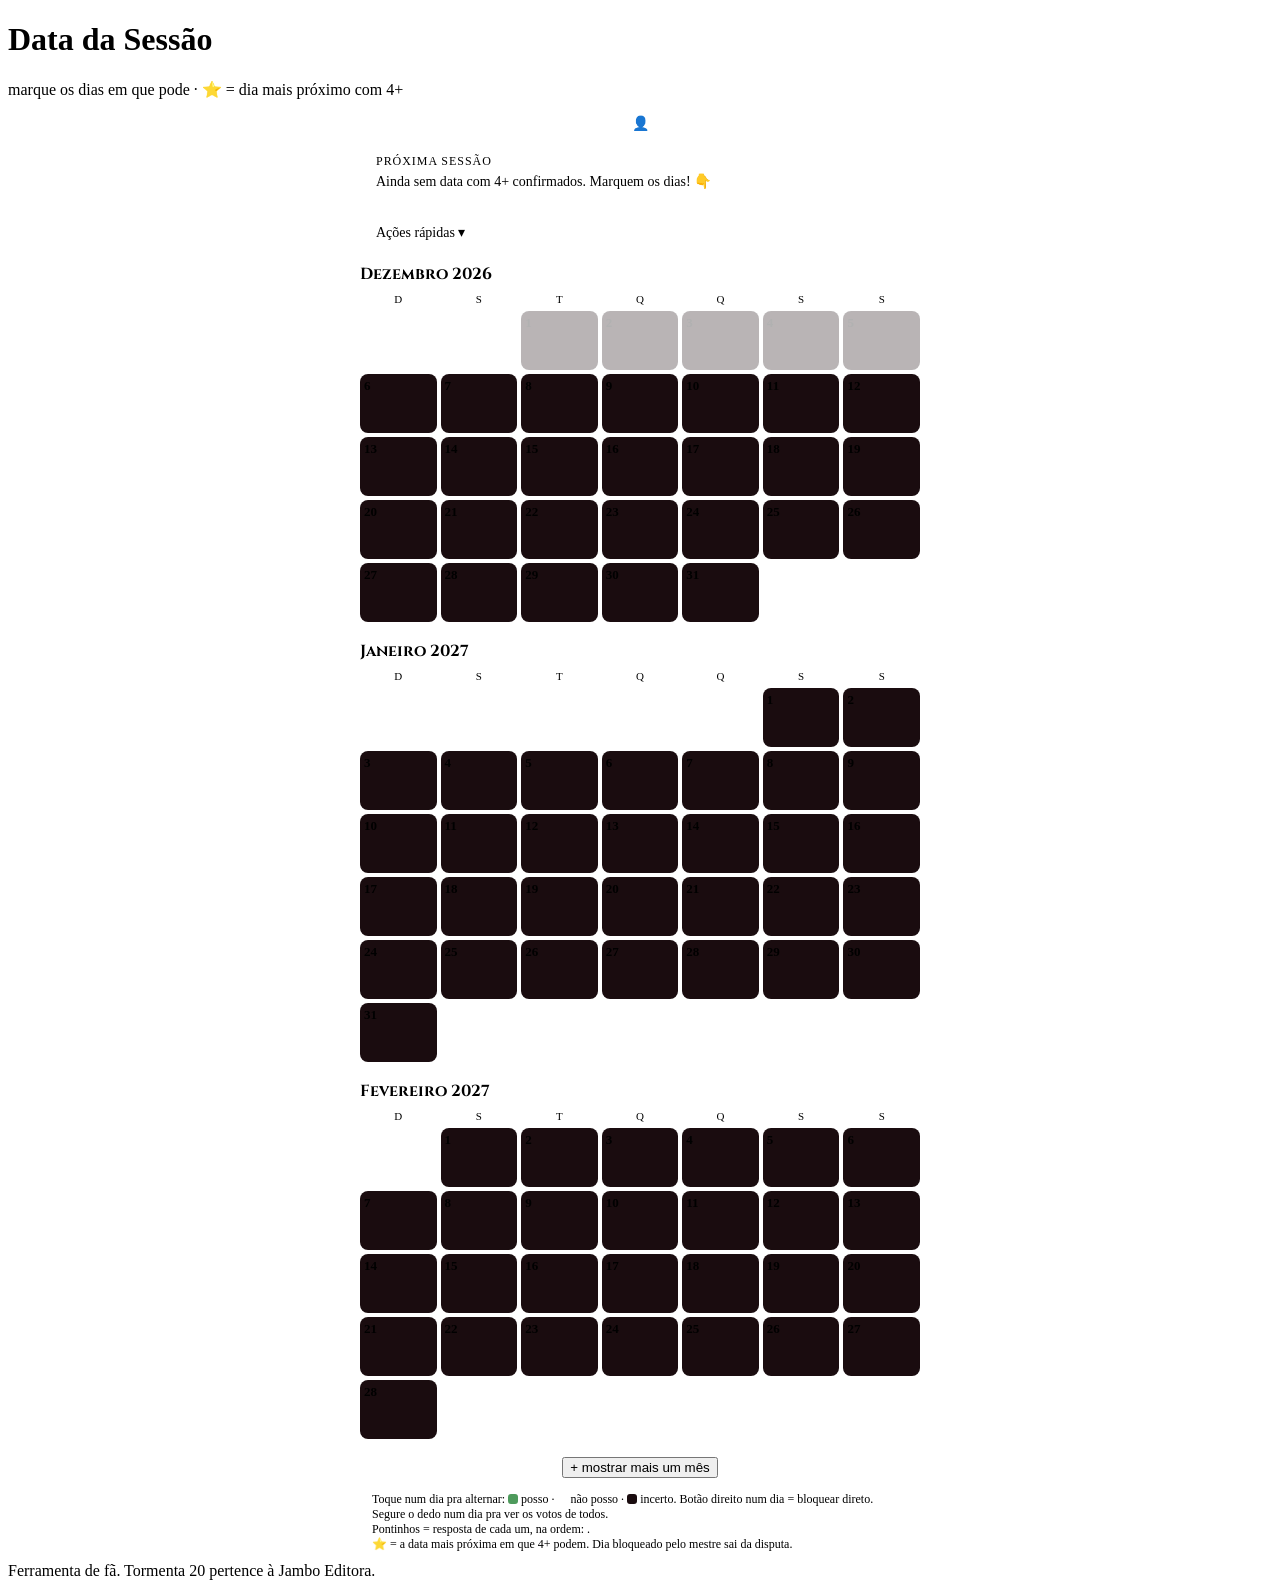
==== static/agenda.html @ 54cd67a1 "Hub T20: grimório + bestiário, itens, regras, compêndio, missões, agenda e links atrás de login Um s" ====
<!doctype html>
<html lang="pt-BR">
<head>
<meta charset="utf-8">
<meta name="viewport" content="width=device-width, initial-scale=1">
<title>Agenda — Hub T20</title>
<meta name="description" content="Marque os dias em que pode jogar; a próxima sessão é o dia mais próximo com 4+ confirmados.">
<link rel="preconnect" href="https://fonts.googleapis.com">
<link rel="preconnect" href="https://fonts.gstatic.com" crossorigin>
<link href="https://fonts.googleapis.com/css2?family=Cinzel:wght@500;700;900&family=Alegreya:ital,wght@0,400;0,500;0,700;1,400&display=swap" rel="stylesheet">
<link rel="stylesheet" href="/style.css">
<link rel="icon" href="data:image/svg+xml,<svg xmlns='http://www.w3.org/2000/svg' viewBox='0 0 100 100'><text y='.9em' font-size='90'>📅</text></svg>">
<style>
  /* herdado do data-rpg (data.raynathus.com.br), com a paleta do hub */
  .agenda { --card: var(--painel); --cell: #1a0c0f; --line: var(--borda); --dim: var(--texto-2); --yes: #4e9a5c; --yes-bg: #17351d; --no: var(--sangue); --no-bg: #3a1216; --gold: var(--ouro); }
  .agenda .wrap { max-width: 560px; margin: 0 auto; }
  .agenda .who { color: var(--dim); font-size: 14px; text-align: center; margin-bottom: 8px; }
  .agenda .banner { background: var(--card); border: 1px solid var(--line); border-radius: 12px; padding: 14px 16px; margin-bottom: 12px; }
  .agenda .banner.on { border-color: var(--gold); }
  .agenda .banner .label { font-size: 12px; text-transform: uppercase; letter-spacing: .08em; color: var(--dim); }
  .agenda .banner .date { font-family: "Cinzel", serif; font-size: 20px; font-weight: 700; color: var(--ouro-claro); margin: 2px 0; }
  .agenda .banner .names { font-size: 14px; margin-top: 4px; }
  .agenda .names .y { color: var(--yes); } .agenda .names .n { color: var(--sangue-vivo); } .agenda .names .m { color: var(--dim); }
  .agenda .banner .alt { font-size: 13px; color: var(--dim); margin-top: 8px; }
  .agenda .dropdown { position: relative; display: inline-block; margin-bottom: 14px; }
  .agenda .dropdown summary { list-style: none; cursor: pointer; background: var(--card); border: 1px solid var(--line); border-radius: 20px; padding: 8px 16px; font-size: 14px; user-select: none; }
  .agenda .dropdown summary::-webkit-details-marker { display: none; }
  .agenda .dropdown[open] summary { border-color: var(--gold); }
  .agenda .dropdown .menu { position: absolute; top: calc(100% + 6px); left: 0; background: var(--card); border: 1px solid var(--line); border-radius: 12px; padding: 6px; display: flex; flex-direction: column; gap: 2px; z-index: 5; min-width: 220px; box-shadow: 0 8px 24px rgba(0,0,0,.5); }
  .agenda .dropdown .menu button { background: none; border: 0; color: var(--texto); text-align: left; padding: 9px 12px; border-radius: 8px; font: inherit; font-size: 14px; cursor: pointer; }
  .agenda .dropdown .menu button:hover { background: var(--cell); }
  .agenda .dropdown .menu hr { border: 0; border-top: 1px solid var(--line); margin: 4px 0; }
  .agenda .month { margin-bottom: 18px; }
  .agenda .month h2 { font-family: "Cinzel", serif; font-size: 16px; margin: 0 0 6px; text-transform: capitalize; color: var(--ouro-claro); }
  .agenda .grid { display: grid; grid-template-columns: repeat(7, 1fr); gap: 4px; }
  .agenda .dow { text-align: center; font-size: 11px; color: var(--dim); padding: 2px 0; }
  .agenda .day { background: var(--cell); border: 1px solid var(--line); border-radius: 8px; min-height: 52px; padding: 4px 4px 3px; cursor: pointer; position: relative; user-select: none; -webkit-user-select: none; -webkit-touch-callout: none; }
  .agenda .day .num { font-size: 13px; font-weight: 600; }
  .agenda .day.yes { background: var(--yes-bg); border-color: var(--yes); }
  .agenda .day.no { background: var(--no-bg); border-color: var(--no); }
  .agenda .day.past { opacity: .3; pointer-events: none; }
  .agenda .day.best { border-color: var(--gold); box-shadow: 0 0 0 1px var(--gold); }
  .agenda .day.best .num::after { content: " ⭐"; font-size: 10px; }
  .agenda .dots { display: flex; gap: 2px; flex-wrap: wrap; margin-top: 5px; }
  .agenda .dot { width: 7px; height: 7px; border-radius: 50%; background: #3a2226; }
  .agenda .dot.y { background: var(--yes); } .agenda .dot.n { background: var(--no); }
  .agenda .legend { font-size: 12px; color: var(--dim); background: var(--card); border-radius: 10px; padding: 10px 12px; margin-top: 4px; }
  .agenda .legend .sw { display: inline-block; width: 10px; height: 10px; border-radius: 3px; vertical-align: -1px; margin-right: 3px; }
  .agenda .more { display: block; margin: 10px auto 0; }
  #popup { position: fixed; inset: 0; background: rgba(0,0,0,.6); display: flex; align-items: center; justify-content: center; z-index: 20; }
  .pcard { background: var(--painel); border: 1px solid var(--borda); border-radius: 14px; padding: 16px 18px; min-width: 250px; max-width: 90vw; }
  .pcard h3 { margin: 0 0 10px; font-size: 16px; text-transform: capitalize; font-family: "Cinzel", serif; color: var(--ouro-claro); }
  .prow { display: flex; justify-content: space-between; gap: 18px; padding: 5px 0; border-top: 1px solid var(--borda); font-size: 14px; }
  .prow.y b { color: #4e9a5c; } .prow.n b { color: var(--sangue-vivo); } .prow.m b { color: var(--texto-2); }
  .prow small { color: var(--texto-2); }
  .hide { display: none !important; }
</style>
</head>
<body>
<div class="brasa" aria-hidden="true"></div>
<header>
  <h1>Data da Sessão</h1>
  <p class="sub">marque os dias em que pode · ⭐ = dia mais próximo com 4+</p>
</header>
<div id="popup" class="hide" onclick="this.classList.add('hide')">
  <div class="pcard" onclick="event.stopPropagation()">
    <h3 id="pTitle"></h3>
    <div id="pRows"></div>
  </div>
</div>
<main class="agenda">
<div class="wrap">
  <div class="who">👤 <b id="meName"></b></div>
  <div class="banner" id="banner"></div>
  <details class="dropdown" id="acoes">
    <summary>Ações rápidas ▾</summary>
    <div class="menu">
      <button onclick="act(() => bulk('fds','yes'))">Liberar fins de semana</button>
      <button onclick="act(() => bulk('semana','yes'))">Liberar dias de semana</button>
      <button onclick="act(() => bulk('fds','no'))">Bloquear fins de semana</button>
      <button onclick="act(() => bulk('semana','no'))">Bloquear dias de semana</button>
      <hr>
      <button onclick="act(clearMine)">Limpar meus dias</button>
    </div>
  </details>
  <div id="months"></div>
  <button class="more bt" onclick="monthCount++; render()">+ mostrar mais um mês</button>
  <div class="legend">
    Toque num dia pra alternar: <span class="sw" style="background:var(--yes)"></span>posso ·
    <span class="sw" style="background:var(--no)"></span>não posso ·
    <span class="sw" style="background:var(--cell);border:1px solid var(--line)"></span>incerto.
    Botão direito num dia = bloquear direto. Segure o dedo num dia pra ver os votos de todos.<br>
    Pontinhos = resposta de cada um, na ordem: <span id="dotOrder"></span>.<br>
    ⭐ = a data mais próxima em que 4+ podem. Dia bloqueado pelo mestre sai da disputa.
  </div>
</div>
</main>
<footer>Ferramenta de fã. Tormenta 20 pertence à Jambo Editora.</footer>
<script type="module" src="/hub.js"></script>
<script>
let USERS = [], MESTRE = '';
const MIN_CONFIRM = 4;
const MESES = ['janeiro','fevereiro','março','abril','maio','junho','julho','agosto','setembro','outubro','novembro','dezembro'];
const DOW = ['D','S','T','Q','Q','S','S'];
const DIAS_SEMANA = ['domingo','segunda','terça','quarta','quinta','sexta','sábado'];

let me = null;                      // vem da sessão (/api/agenda/state devolve "eu")
let state = { users: {} };
let monthCount = 3;
let saveTimer = null, dirty = false;

const fmt = d => d.getFullYear() + '-' + String(d.getMonth() + 1).padStart(2, '0') + '-' + String(d.getDate()).padStart(2, '0');
const hoje = () => fmt(new Date());
const dateOf = s => new Date(s + 'T12:00:00');  // meio-dia evita pulo de fuso

function myDays() { return (state.users[me] ??= { days: {} }).days; }

// ---- sync ----
async function load() {
  try {
    const r = await fetch('/api/agenda/state');
    if (r.status === 401) { location.href = '/login?voltar=/agenda'; return; }
    const fresh = await r.json();
    fresh.users ??= {};
    me = fresh.eu; USERS = fresh.nomes; MESTRE = fresh.mestre;
    const mine = state.users[me];
    if (mine && (dirty || (mine.updatedAt ?? 0) > (fresh.users[me]?.updatedAt ?? 0))) fresh.users[me] = mine;
    state = fresh;
  } catch {}
  render();
}
function scheduleSave() { dirty = true; clearTimeout(saveTimer); saveTimer = setTimeout(save, 500); }
async function save() {
  if (!me) return;
  state.users[me].updatedAt = Date.now();
  try {
    await fetch('/api/agenda/user/' + encodeURIComponent(me), { method: 'PUT', body: JSON.stringify(state.users[me]) });
    dirty = false;
  } catch { setTimeout(save, 3000); }
}
addEventListener('pagehide', () => { if (dirty && me) navigator.sendBeacon('/api/agenda/user/' + encodeURIComponent(me), JSON.stringify(state.users[me])); });
setInterval(load, 30000);
addEventListener('visibilitychange', () => { if (!document.hidden) load(); });

// ---- edição ----
function cycle(dstr) {
  if (suppressClick) { suppressClick = false; return; }
  const d = myDays(), cur = d[dstr];
  if (cur == null) d[dstr] = 'yes';
  else if (cur === 'yes') d[dstr] = 'no';
  else delete d[dstr];
  scheduleSave(); render();
}
function bloquear(dstr) {
  if (lastPtrType !== 'mouse') return false;
  const d = myDays();
  if (d[dstr] === 'no') delete d[dstr]; else d[dstr] = 'no';
  scheduleSave(); render();
  return false;
}
let pressTimer = null, pressXY = null, suppressClick = false, lastPtrType = 'mouse';
function showVotes(dstr) {
  const d = dateOf(dstr);
  document.getElementById('pTitle').textContent = `${DIAS_SEMANA[d.getDay()]}, ${String(d.getDate()).padStart(2,'0')}/${String(d.getMonth()+1).padStart(2,'0')}`;
  document.getElementById('pRows').innerHTML = USERS.map(u => {
    const v = state.users[u]?.days?.[dstr];
    const [cls, txt] = v === 'yes' ? ['y','pode'] : v === 'no' ? ['n','não pode'] : ['m','não respondeu'];
    return `<div class="prow ${cls}"><span>${u}${u === MESTRE ? ' <small>(mestre)</small>' : ''}</span><b>${txt}</b></div>`;
  }).join('');
  document.getElementById('popup').classList.remove('hide');
}
{
  const months = document.getElementById('months');
  months.addEventListener('pointerdown', e => {
    lastPtrType = e.pointerType; suppressClick = false;
    const cell = e.target.closest('.day');
    if (!cell) return;
    pressXY = [e.clientX, e.clientY];
    clearTimeout(pressTimer);
    pressTimer = setTimeout(() => { suppressClick = true; showVotes(cell.dataset.d); }, 500);
  });
  months.addEventListener('pointermove', e => { if (pressXY && Math.hypot(e.clientX - pressXY[0], e.clientY - pressXY[1]) > 12) clearTimeout(pressTimer); });
  for (const ev of ['pointerup', 'pointercancel', 'pointerleave']) months.addEventListener(ev, () => clearTimeout(pressTimer));
}
function act(fn) { fn(); document.getElementById('acoes').removeAttribute('open'); }
addEventListener('click', e => { const dd = document.getElementById('acoes'); if (dd.open && !dd.contains(e.target)) dd.removeAttribute('open'); });
function bulk(kind, val) {
  const t = hoje(), d = myDays();
  for (const dstr of visibleDates()) {
    if (dstr < t) continue;
    const dow = dateOf(dstr).getDay(), fds = dow === 0 || dow === 6;
    if ((kind === 'fds') === fds) d[dstr] = val;
  }
  scheduleSave(); render();
}
function clearMine() { const t = hoje(), d = myDays(); for (const k of Object.keys(d)) if (k >= t) delete d[k]; scheduleSave(); render(); }
function visibleDates() {
  const out = [], now = new Date();
  for (let i = 0; i < monthCount; i++) {
    const first = new Date(now.getFullYear(), now.getMonth() + i, 1);
    const last = new Date(now.getFullYear(), now.getMonth() + i + 1, 0).getDate();
    for (let day = 1; day <= last; day++) out.push(fmt(new Date(first.getFullYear(), first.getMonth(), day)));
  }
  return out;
}
// prioridade: a data MAIS PRÓXIMA com 4+ podendo; dia bloqueado pelo mestre é vetado
function ranking() {
  const t = hoje(), byDate = {};
  for (const u of USERS) for (const [dstr, v] of Object.entries(state.users[u]?.days ?? {})) {
    if (dstr < t) continue;
    (byDate[dstr] ??= { yes: [], no: [] })[v].push(u);
  }
  return Object.entries(byDate).filter(([, c]) => c.yes.length >= MIN_CONFIRM && !c.no.includes(MESTRE)).sort((a, b) => a[0].localeCompare(b[0]));
}
function render() {
  document.getElementById('meName').textContent = me ?? '';
  document.getElementById('dotOrder').textContent = USERS.join(', ');
  const rank = ranking();
  const bannerEl = document.getElementById('banner');
  const bestDate = rank[0]?.[0];
  if (bestDate) {
    const c = rank[0][1], d = dateOf(bestDate);
    const falta = USERS.filter(u => !c.yes.includes(u) && !c.no.includes(u));
    bannerEl.className = 'banner on';
    bannerEl.innerHTML = `<div class="label">Próxima sessão</div><div class="date">${DIAS_SEMANA[d.getDay()]}, ${d.getDate()} de ${MESES[d.getMonth()]}</div>` +
      `<div class="names"><span class="y">✅ ${c.yes.join(', ')}</span>` + (c.no.length ? ` · <span class="n">🚫 ${c.no.join(', ')}</span>` : '') +
      (falta.length ? ` · <span class="m">🤷 ${falta.join(', ')}</span>` : '') + `</div>` +
      (rank.length > 1 ? `<div class="alt">Outras opções: ${rank.slice(1, 4).map(([ds, cc]) => { const dd = dateOf(ds); return `${String(dd.getDate()).padStart(2,'0')}/${String(dd.getMonth()+1).padStart(2,'0')} (${cc.yes.length}✅)`; }).join(' · ')}</div>` : '');
  } else {
    bannerEl.className = 'banner';
    bannerEl.innerHTML = `<div class="label">Próxima sessão</div><div class="names m" style="color:var(--dim)">Ainda sem data com ${MIN_CONFIRM}+ confirmados. Marquem os dias! 👇</div>`;
  }
  const t = hoje(), now = new Date();
  let html = '';
  for (let i = 0; i < monthCount; i++) {
    const first = new Date(now.getFullYear(), now.getMonth() + i, 1);
    const lastDay = new Date(first.getFullYear(), first.getMonth() + 1, 0).getDate();
    html += `<div class="month"><h2>${MESES[first.getMonth()]} ${first.getFullYear()}</h2><div class="grid">`;
    html += DOW.map(w => `<div class="dow">${w}</div>`).join('') + '<div></div>'.repeat(first.getDay());
    for (let day = 1; day <= lastDay; day++) {
      const dstr = fmt(new Date(first.getFullYear(), first.getMonth(), day));
      const mine = state.users[me]?.days?.[dstr];
      const cls = ['day', mine === 'yes' ? 'yes' : mine === 'no' ? 'no' : '', dstr < t ? 'past' : '', dstr === bestDate ? 'best' : ''].filter(Boolean).join(' ');
      const dots = USERS.map(u => { const v = state.users[u]?.days?.[dstr]; return `<span class="dot ${v === 'yes' ? 'y' : v === 'no' ? 'n' : ''}"></span>`; }).join('');
      const tip = USERS.map(u => { const v = state.users[u]?.days?.[dstr]; return `${u}: ${v === 'yes' ? 'pode' : v === 'no' ? 'não pode' : '?'}`; }).join('\n');
      html += `<div class="${cls}" title="${tip}" data-d="${dstr}" onclick="cycle('${dstr}')" oncontextmenu="return bloquear('${dstr}')"><div class="num">${day}</div><div class="dots">${dots}</div></div>`;
    }
    html += '</div></div>';
  }
  document.getElementById('months').innerHTML = html;
}
load();
</script>
</body>
</html>
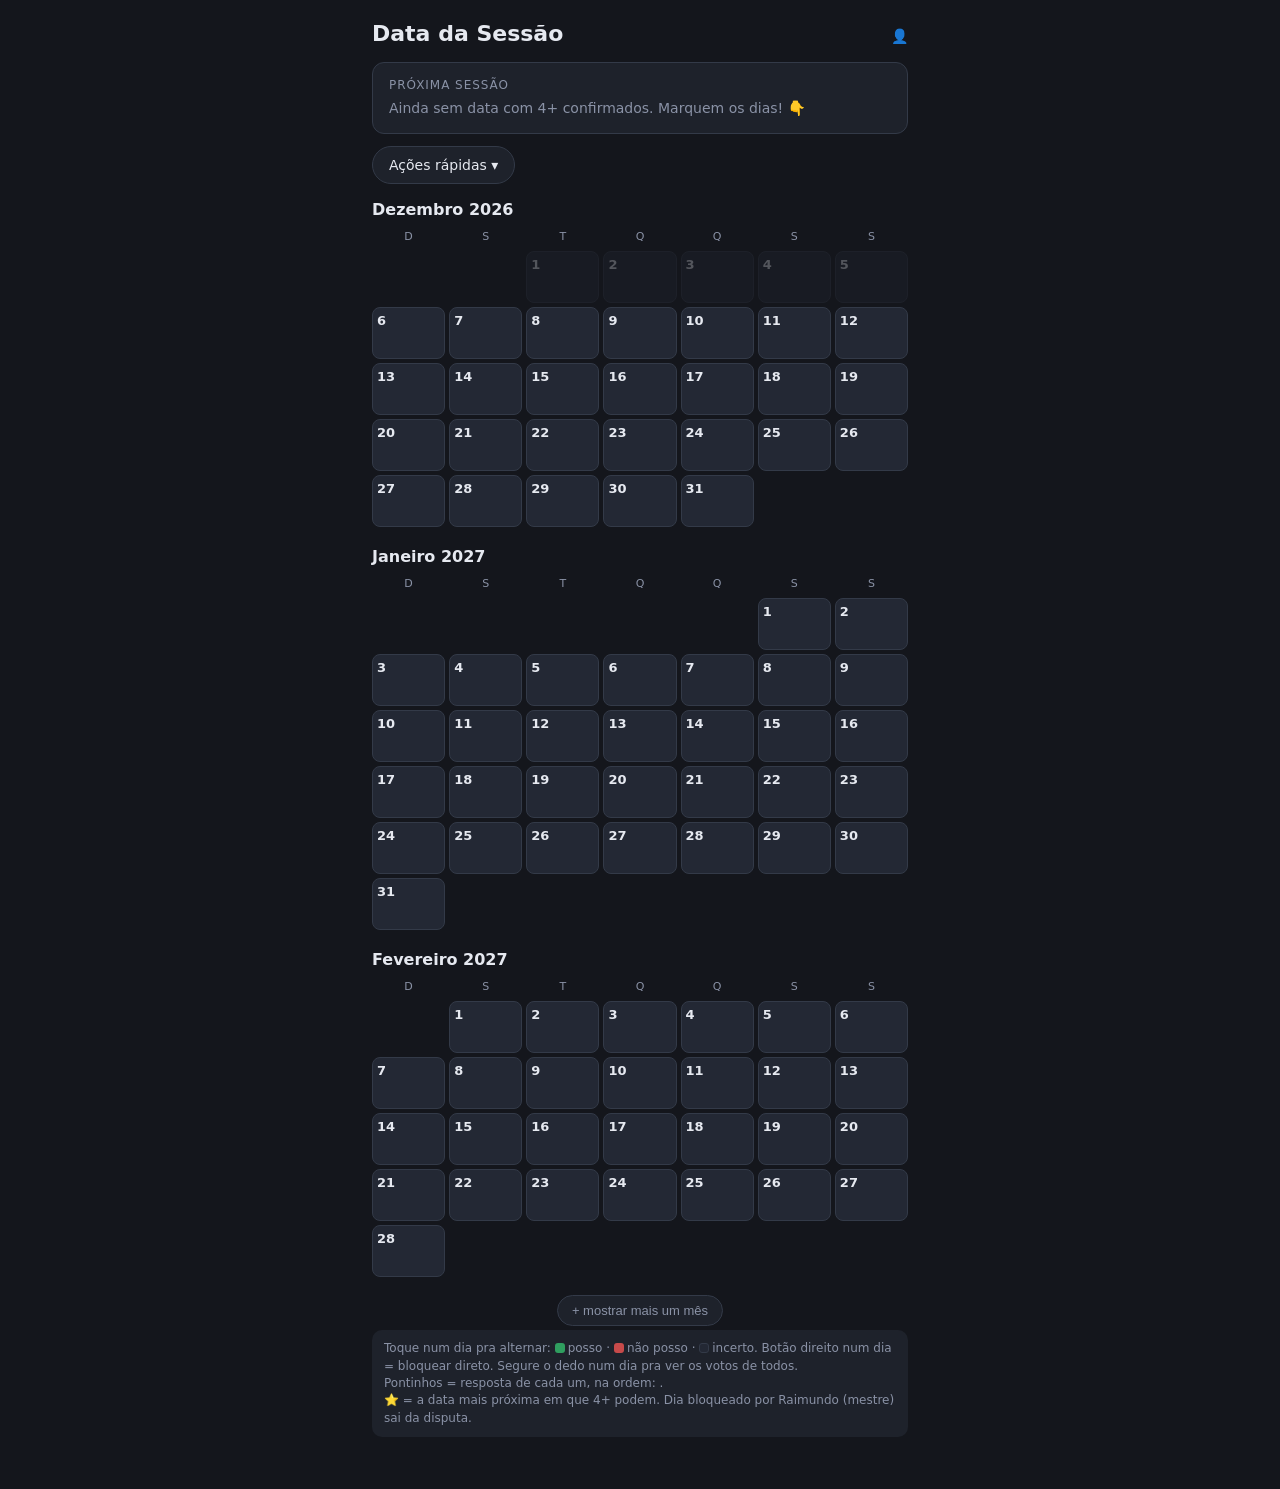
==== commit 5d192046: "Agenda e missões com o CSS/markup originais (data-rpg e guilda), intactos; barra do hub isolada em n" ====
--- a/static/agenda.html
+++ b/static/agenda.html
@@ -1,77 +1,105 @@
-<!doctype html>
+<!DOCTYPE html>
 <html lang="pt-BR">
 <head>
 <meta charset="utf-8">
 <meta name="viewport" content="width=device-width, initial-scale=1">
-<title>Agenda — Hub T20</title>
+<meta name="theme-color" content="#14161c">
+<link rel="manifest" href="/manifest.webmanifest">
+<link rel="icon" href="/icone-192.png" type="image/png" sizes="192x192">
+<link rel="apple-touch-icon" href="/icone-192.png">
+<meta name="apple-mobile-web-app-capable" content="yes">
+<meta name="mobile-web-app-capable" content="yes">
+<meta name="apple-mobile-web-app-status-bar-style" content="black-translucent">
+<meta name="apple-mobile-web-app-title" content="Sessão RPG">
+<title>Data da Sessão</title>
 <meta name="description" content="Marque os dias em que pode jogar; a próxima sessão é o dia mais próximo com 4+ confirmados.">
-<link rel="preconnect" href="https://fonts.googleapis.com">
-<link rel="preconnect" href="https://fonts.gstatic.com" crossorigin>
-<link href="https://fonts.googleapis.com/css2?family=Cinzel:wght@500;700;900&family=Alegreya:ital,wght@0,400;0,500;0,700;1,400&display=swap" rel="stylesheet">
-<link rel="stylesheet" href="/style.css">
-<link rel="icon" href="data:image/svg+xml,<svg xmlns='http://www.w3.org/2000/svg' viewBox='0 0 100 100'><text y='.9em' font-size='90'>📅</text></svg>">
+<!-- CSS original do data.raynathus.com.br, intacto -->
 <style>
-  /* herdado do data-rpg (data.raynathus.com.br), com a paleta do hub */
-  .agenda { --card: var(--painel); --cell: #1a0c0f; --line: var(--borda); --dim: var(--texto-2); --yes: #4e9a5c; --yes-bg: #17351d; --no: var(--sangue); --no-bg: #3a1216; --gold: var(--ouro); }
-  .agenda .wrap { max-width: 560px; margin: 0 auto; }
-  .agenda .who { color: var(--dim); font-size: 14px; text-align: center; margin-bottom: 8px; }
-  .agenda .banner { background: var(--card); border: 1px solid var(--line); border-radius: 12px; padding: 14px 16px; margin-bottom: 12px; }
-  .agenda .banner.on { border-color: var(--gold); }
-  .agenda .banner .label { font-size: 12px; text-transform: uppercase; letter-spacing: .08em; color: var(--dim); }
-  .agenda .banner .date { font-family: "Cinzel", serif; font-size: 20px; font-weight: 700; color: var(--ouro-claro); margin: 2px 0; }
-  .agenda .banner .names { font-size: 14px; margin-top: 4px; }
-  .agenda .names .y { color: var(--yes); } .agenda .names .n { color: var(--sangue-vivo); } .agenda .names .m { color: var(--dim); }
-  .agenda .banner .alt { font-size: 13px; color: var(--dim); margin-top: 8px; }
-  .agenda .dropdown { position: relative; display: inline-block; margin-bottom: 14px; }
-  .agenda .dropdown summary { list-style: none; cursor: pointer; background: var(--card); border: 1px solid var(--line); border-radius: 20px; padding: 8px 16px; font-size: 14px; user-select: none; }
-  .agenda .dropdown summary::-webkit-details-marker { display: none; }
-  .agenda .dropdown[open] summary { border-color: var(--gold); }
-  .agenda .dropdown .menu { position: absolute; top: calc(100% + 6px); left: 0; background: var(--card); border: 1px solid var(--line); border-radius: 12px; padding: 6px; display: flex; flex-direction: column; gap: 2px; z-index: 5; min-width: 220px; box-shadow: 0 8px 24px rgba(0,0,0,.5); }
-  .agenda .dropdown .menu button { background: none; border: 0; color: var(--texto); text-align: left; padding: 9px 12px; border-radius: 8px; font: inherit; font-size: 14px; cursor: pointer; }
-  .agenda .dropdown .menu button:hover { background: var(--cell); }
-  .agenda .dropdown .menu hr { border: 0; border-top: 1px solid var(--line); margin: 4px 0; }
-  .agenda .month { margin-bottom: 18px; }
-  .agenda .month h2 { font-family: "Cinzel", serif; font-size: 16px; margin: 0 0 6px; text-transform: capitalize; color: var(--ouro-claro); }
-  .agenda .grid { display: grid; grid-template-columns: repeat(7, 1fr); gap: 4px; }
-  .agenda .dow { text-align: center; font-size: 11px; color: var(--dim); padding: 2px 0; }
-  .agenda .day { background: var(--cell); border: 1px solid var(--line); border-radius: 8px; min-height: 52px; padding: 4px 4px 3px; cursor: pointer; position: relative; user-select: none; -webkit-user-select: none; -webkit-touch-callout: none; }
-  .agenda .day .num { font-size: 13px; font-weight: 600; }
-  .agenda .day.yes { background: var(--yes-bg); border-color: var(--yes); }
-  .agenda .day.no { background: var(--no-bg); border-color: var(--no); }
-  .agenda .day.past { opacity: .3; pointer-events: none; }
-  .agenda .day.best { border-color: var(--gold); box-shadow: 0 0 0 1px var(--gold); }
-  .agenda .day.best .num::after { content: " ⭐"; font-size: 10px; }
-  .agenda .dots { display: flex; gap: 2px; flex-wrap: wrap; margin-top: 5px; }
-  .agenda .dot { width: 7px; height: 7px; border-radius: 50%; background: #3a2226; }
-  .agenda .dot.y { background: var(--yes); } .agenda .dot.n { background: var(--no); }
-  .agenda .legend { font-size: 12px; color: var(--dim); background: var(--card); border-radius: 10px; padding: 10px 12px; margin-top: 4px; }
-  .agenda .legend .sw { display: inline-block; width: 10px; height: 10px; border-radius: 3px; vertical-align: -1px; margin-right: 3px; }
-  .agenda .more { display: block; margin: 10px auto 0; }
+  :root {
+    --bg: #14161c; --card: #1e222b; --cell: #232834; --line: #333a48;
+    --txt: #e6e9f0; --dim: #8a92a6;
+    --yes: #2f9e5f; --yes-bg: #1d4a30; --no: #c74a4a; --no-bg: #522424;
+    --gold: #e0b64f;
+  }
+  * { box-sizing: border-box; }
+  body { margin: 0; background: var(--bg); color: var(--txt); font: 16px/1.45 system-ui, sans-serif; padding-bottom: 40px; }
+  .wrap { max-width: 560px; margin: 0 auto; padding: 12px; }
+  header { display: flex; align-items: baseline; justify-content: space-between; gap: 8px; margin: 6px 0 12px; }
+  h1 { font-size: 22px; margin: 0; }
+  .who { color: var(--dim); font-size: 14px; }
+  .who b { color: var(--txt); }
+  .who a { color: var(--dim); text-decoration: underline; cursor: pointer; }
+
+  .banner { background: var(--card); border: 1px solid var(--line); border-radius: 12px; padding: 14px 16px; margin-bottom: 12px; }
+  .banner.on { border-color: var(--gold); }
+  .banner .label { font-size: 12px; text-transform: uppercase; letter-spacing: .08em; color: var(--dim); }
+  .banner .date { font-size: 20px; font-weight: 700; color: var(--gold); margin: 2px 0; }
+  .banner .names { font-size: 14px; margin-top: 4px; }
+  .banner .names .y { color: var(--yes); }
+  .banner .names .n { color: var(--no); }
+  .banner .names .m { color: var(--dim); }
+  .banner .alt { font-size: 13px; color: var(--dim); margin-top: 8px; }
+
+  .dropdown { position: relative; display: inline-block; margin-bottom: 14px; }
+  .dropdown summary { list-style: none; cursor: pointer; background: var(--card); border: 1px solid var(--line); border-radius: 20px; padding: 8px 16px; font-size: 14px; user-select: none; -webkit-user-select: none; }
+  .dropdown summary::-webkit-details-marker { display: none; }
+  .dropdown[open] summary { border-color: var(--gold); }
+  .dropdown .menu { position: absolute; top: calc(100% + 6px); left: 0; background: var(--card); border: 1px solid var(--line); border-radius: 12px; padding: 6px; display: flex; flex-direction: column; gap: 2px; z-index: 5; min-width: 220px; box-shadow: 0 8px 24px rgba(0,0,0,.5); }
+  .dropdown .menu button { background: none; border: 0; color: var(--txt); text-align: left; padding: 9px 12px; border-radius: 8px; font-size: 14px; cursor: pointer; }
+  .dropdown .menu button:hover { background: var(--cell); }
+  .dropdown .menu hr { border: 0; border-top: 1px solid var(--line); margin: 4px 0; }
+
+  .month { margin-bottom: 18px; }
+  .month h2 { font-size: 16px; margin: 0 0 6px; text-transform: capitalize; }
+  .grid { display: grid; grid-template-columns: repeat(7, 1fr); gap: 4px; }
+  .dow { text-align: center; font-size: 11px; color: var(--dim); padding: 2px 0; }
+  .day { background: var(--cell); border: 1px solid var(--line); border-radius: 8px; min-height: 52px; padding: 4px 4px 3px; cursor: pointer; position: relative; user-select: none; -webkit-user-select: none; -webkit-touch-callout: none; }
+  .day .num { font-size: 13px; font-weight: 600; }
+  .day.yes { background: var(--yes-bg); border-color: var(--yes); }
+  .day.no { background: var(--no-bg); border-color: var(--no); }
+  .day.past { opacity: .3; pointer-events: none; }
+  .day.best { border-color: var(--gold); box-shadow: 0 0 0 1px var(--gold); }
+  .day.best .num::after { content: " ⭐"; font-size: 10px; }
+  .dots { display: flex; gap: 2px; flex-wrap: wrap; margin-top: 5px; }
+  .dot { width: 7px; height: 7px; border-radius: 50%; background: #3a4152; }
+  .dot.y { background: var(--yes); } .dot.n { background: var(--no); }
+
+  .legend { font-size: 12px; color: var(--dim); background: var(--card); border-radius: 10px; padding: 10px 12px; margin-top: 4px; }
+  .legend .sw { display: inline-block; width: 10px; height: 10px; border-radius: 3px; vertical-align: -1px; margin-right: 3px; }
+  .more { display: block; margin: 10px auto 0; }
+
   #popup { position: fixed; inset: 0; background: rgba(0,0,0,.6); display: flex; align-items: center; justify-content: center; z-index: 20; }
-  .pcard { background: var(--painel); border: 1px solid var(--borda); border-radius: 14px; padding: 16px 18px; min-width: 250px; max-width: 90vw; }
-  .pcard h3 { margin: 0 0 10px; font-size: 16px; text-transform: capitalize; font-family: "Cinzel", serif; color: var(--ouro-claro); }
-  .prow { display: flex; justify-content: space-between; gap: 18px; padding: 5px 0; border-top: 1px solid var(--borda); font-size: 14px; }
-  .prow.y b { color: #4e9a5c; } .prow.n b { color: var(--sangue-vivo); } .prow.m b { color: var(--texto-2); }
-  .prow small { color: var(--texto-2); }
+  .pcard { background: var(--card); border: 1px solid var(--line); border-radius: 14px; padding: 16px 18px; min-width: 250px; max-width: 90vw; }
+  .pcard h3 { margin: 0 0 10px; font-size: 16px; text-transform: capitalize; }
+  .prow { display: flex; justify-content: space-between; gap: 18px; padding: 5px 0; border-top: 1px solid var(--line); font-size: 14px; }
+  .prow b { font-weight: 600; }
+  .prow.y b { color: var(--yes); } .prow.n b { color: var(--no); } .prow.m b { color: var(--dim); }
+  .prow small { color: var(--dim); }
+  #login { position: fixed; inset: 0; background: var(--bg); display: flex; flex-direction: column; align-items: center; justify-content: center; gap: 18px; z-index: 10; }
+  #login h1 { font-size: 26px; }
+  #login p { color: var(--dim); margin: 0; }
+  #login .users { display: grid; grid-template-columns: 1fr 1fr; gap: 10px; width: min(320px, 85vw); }
+  #login button { background: var(--card); color: var(--txt); border: 1px solid var(--line); border-radius: 12px; padding: 16px; font-size: 17px; cursor: pointer; }
+  #login button:hover { border-color: var(--gold); }
   .hide { display: none !important; }
 </style>
 </head>
 <body>
-<div class="brasa" aria-hidden="true"></div>
-<header>
-  <h1>Data da Sessão</h1>
-  <p class="sub">marque os dias em que pode · ⭐ = dia mais próximo com 4+</p>
-</header>
 <div id="popup" class="hide" onclick="this.classList.add('hide')">
   <div class="pcard" onclick="event.stopPropagation()">
     <h3 id="pTitle"></h3>
     <div id="pRows"></div>
   </div>
 </div>
-<main class="agenda">
+
 <div class="wrap">
-  <div class="who">👤 <b id="meName"></b></div>
+  <header>
+    <h1>Data da Sessão</h1>
+    <span class="who">👤 <b id="meName"></b></span>
+  </header>
+
   <div class="banner" id="banner"></div>
+
   <details class="dropdown" id="acoes">
     <summary>Ações rápidas ▾</summary>
     <div class="menu">
@@ -83,28 +111,32 @@
       <button onclick="act(clearMine)">Limpar meus dias</button>
     </div>
   </details>
+
   <div id="months"></div>
-  <button class="more bt" onclick="monthCount++; render()">+ mostrar mais um mês</button>
+  <button class="more" onclick="monthCount++; render()" style="background:var(--card);color:var(--dim);border:1px solid var(--line);border-radius:20px;padding:7px 14px;font-size:13px;cursor:pointer">+ mostrar mais um mês</button>
+
   <div class="legend">
     Toque num dia pra alternar: <span class="sw" style="background:var(--yes)"></span>posso ·
     <span class="sw" style="background:var(--no)"></span>não posso ·
     <span class="sw" style="background:var(--cell);border:1px solid var(--line)"></span>incerto.
     Botão direito num dia = bloquear direto. Segure o dedo num dia pra ver os votos de todos.<br>
     Pontinhos = resposta de cada um, na ordem: <span id="dotOrder"></span>.<br>
-    ⭐ = a data mais próxima em que 4+ podem. Dia bloqueado pelo mestre sai da disputa.
+    ⭐ = a data mais próxima em que 4+ podem. Dia bloqueado por <span id="mestreNome">Raimundo</span> (mestre) sai da disputa.
   </div>
 </div>
-</main>
-<footer>Ferramenta de fã. Tormenta 20 pertence à Jambo Editora.</footer>
+
 <script type="module" src="/hub.js"></script>
 <script>
-let USERS = [], MESTRE = '';
+// Lógica original do data-rpg; o que mudou: quem sou eu vem da sessão do hub (/api/agenda/state devolve "eu"),
+// a lista de nomes vem das contas, e a API mora em /api/agenda/.
+let USERS = [];
+let MESTRE = 'Raimundo';
 const MIN_CONFIRM = 4;
 const MESES = ['janeiro','fevereiro','março','abril','maio','junho','julho','agosto','setembro','outubro','novembro','dezembro'];
 const DOW = ['D','S','T','Q','Q','S','S'];
 const DIAS_SEMANA = ['domingo','segunda','terça','quarta','quinta','sexta','sábado'];
 
-let me = null;                      // vem da sessão (/api/agenda/state devolve "eu")
+let me = null;
 let state = { users: {} };
 let monthCount = 3;
 let saveTimer = null, dirty = false;
@@ -122,7 +154,8 @@
     if (r.status === 401) { location.href = '/login?voltar=/agenda'; return; }
     const fresh = await r.json();
     fresh.users ??= {};
-    me = fresh.eu; USERS = fresh.nomes; MESTRE = fresh.mestre;
+    me = fresh.eu; USERS = fresh.nomes; MESTRE = fresh.mestre || MESTRE;
+    // não perde edição local ainda não salva / mais nova
     const mine = state.users[me];
     if (mine && (dirty || (mine.updatedAt ?? 0) > (fresh.users[me]?.updatedAt ?? 0))) fresh.users[me] = mine;
     state = fresh;
@@ -144,24 +177,27 @@
 
 // ---- edição ----
 function cycle(dstr) {
-  if (suppressClick) { suppressClick = false; return; }
+  if (suppressClick) { suppressClick = false; return; }   // clique que sobrou do long-press
   const d = myDays(), cur = d[dstr];
   if (cur == null) d[dstr] = 'yes';
   else if (cur === 'yes') d[dstr] = 'no';
   else delete d[dstr];
   scheduleSave(); render();
 }
-function bloquear(dstr) {
-  if (lastPtrType !== 'mouse') return false;
+function bloquear(dstr) {          // botão direito (mouse): bloqueia (de novo = desbloqueia)
+  if (lastPtrType !== 'mouse') return false;   // long-press no celular dispara contextmenu → é o popup, não bloqueio
   const d = myDays();
   if (d[dstr] === 'no') delete d[dstr]; else d[dstr] = 'no';
   scheduleSave(); render();
   return false;
 }
+
+// ---- long-press: popup com os votos do dia ----
 let pressTimer = null, pressXY = null, suppressClick = false, lastPtrType = 'mouse';
 function showVotes(dstr) {
   const d = dateOf(dstr);
-  document.getElementById('pTitle').textContent = `${DIAS_SEMANA[d.getDay()]}, ${String(d.getDate()).padStart(2,'0')}/${String(d.getMonth()+1).padStart(2,'0')}`;
+  document.getElementById('pTitle').textContent =
+    `${DIAS_SEMANA[d.getDay()]}, ${String(d.getDate()).padStart(2,'0')}/${String(d.getMonth()+1).padStart(2,'0')}`;
   document.getElementById('pRows').innerHTML = USERS.map(u => {
     const v = state.users[u]?.days?.[dstr];
     const [cls, txt] = v === 'yes' ? ['y','pode'] : v === 'no' ? ['n','não pode'] : ['m','não respondeu'];
@@ -172,18 +208,25 @@
 {
   const months = document.getElementById('months');
   months.addEventListener('pointerdown', e => {
-    lastPtrType = e.pointerType; suppressClick = false;
+    lastPtrType = e.pointerType;
+    suppressClick = false;
     const cell = e.target.closest('.day');
     if (!cell) return;
     pressXY = [e.clientX, e.clientY];
     clearTimeout(pressTimer);
     pressTimer = setTimeout(() => { suppressClick = true; showVotes(cell.dataset.d); }, 500);
   });
-  months.addEventListener('pointermove', e => { if (pressXY && Math.hypot(e.clientX - pressXY[0], e.clientY - pressXY[1]) > 12) clearTimeout(pressTimer); });
-  for (const ev of ['pointerup', 'pointercancel', 'pointerleave']) months.addEventListener(ev, () => clearTimeout(pressTimer));
+  months.addEventListener('pointermove', e => {
+    if (pressXY && Math.hypot(e.clientX - pressXY[0], e.clientY - pressXY[1]) > 12) clearTimeout(pressTimer);
+  });
+  for (const ev of ['pointerup', 'pointercancel', 'pointerleave'])
+    months.addEventListener(ev, () => clearTimeout(pressTimer));
 }
 function act(fn) { fn(); document.getElementById('acoes').removeAttribute('open'); }
-addEventListener('click', e => { const dd = document.getElementById('acoes'); if (dd.open && !dd.contains(e.target)) dd.removeAttribute('open'); });
+addEventListener('click', e => {   // fecha o dropdown clicando fora
+  const dd = document.getElementById('acoes');
+  if (dd.open && !dd.contains(e.target)) dd.removeAttribute('open');
+});
 function bulk(kind, val) {
   const t = hoje(), d = myDays();
   for (const dstr of visibleDates()) {
@@ -193,7 +236,11 @@
   }
   scheduleSave(); render();
 }
-function clearMine() { const t = hoje(), d = myDays(); for (const k of Object.keys(d)) if (k >= t) delete d[k]; scheduleSave(); render(); }
+function clearMine() {
+  const t = hoje(), d = myDays();
+  for (const k of Object.keys(d)) if (k >= t) delete d[k];
+  scheduleSave(); render();
+}
 function visibleDates() {
   const out = [], now = new Date();
   for (let i = 0; i < monthCount; i++) {
@@ -203,40 +250,56 @@
   }
   return out;
 }
+
+// ---- melhor dia ----
 // prioridade: a data MAIS PRÓXIMA com 4+ podendo; dia bloqueado pelo mestre é vetado
 function ranking() {
   const t = hoje(), byDate = {};
-  for (const u of USERS) for (const [dstr, v] of Object.entries(state.users[u]?.days ?? {})) {
-    if (dstr < t) continue;
-    (byDate[dstr] ??= { yes: [], no: [] })[v].push(u);
-  }
-  return Object.entries(byDate).filter(([, c]) => c.yes.length >= MIN_CONFIRM && !c.no.includes(MESTRE)).sort((a, b) => a[0].localeCompare(b[0]));
-}
+  for (const u of USERS) {
+    for (const [dstr, v] of Object.entries(state.users[u]?.days ?? {})) {
+      if (dstr < t) continue;
+      (byDate[dstr] ??= { yes: [], no: [] })[v].push(u);
+    }
+  }
+  return Object.entries(byDate)
+    .filter(([, c]) => c.yes.length >= MIN_CONFIRM && !c.no.includes(MESTRE))
+    .sort((a, b) => a[0].localeCompare(b[0]));
+}
+
+// ---- render ----
 function render() {
   document.getElementById('meName').textContent = me ?? '';
   document.getElementById('dotOrder').textContent = USERS.join(', ');
+  document.getElementById('mestreNome').textContent = MESTRE;
+
   const rank = ranking();
   const bannerEl = document.getElementById('banner');
   const bestDate = rank[0]?.[0];
   if (bestDate) {
-    const c = rank[0][1], d = dateOf(bestDate);
+    const c = rank[0][1];
+    const d = dateOf(bestDate);
     const falta = USERS.filter(u => !c.yes.includes(u) && !c.no.includes(u));
     bannerEl.className = 'banner on';
-    bannerEl.innerHTML = `<div class="label">Próxima sessão</div><div class="date">${DIAS_SEMANA[d.getDay()]}, ${d.getDate()} de ${MESES[d.getMonth()]}</div>` +
-      `<div class="names"><span class="y">✅ ${c.yes.join(', ')}</span>` + (c.no.length ? ` · <span class="n">🚫 ${c.no.join(', ')}</span>` : '') +
+    bannerEl.innerHTML =
+      `<div class="label">Próxima sessão</div>` +
+      `<div class="date">${DIAS_SEMANA[d.getDay()]}, ${d.getDate()} de ${MESES[d.getMonth()]}</div>` +
+      `<div class="names"><span class="y">✅ ${c.yes.join(', ')}</span>` +
+      (c.no.length ? ` · <span class="n">🚫 ${c.no.join(', ')}</span>` : '') +
       (falta.length ? ` · <span class="m">🤷 ${falta.join(', ')}</span>` : '') + `</div>` +
       (rank.length > 1 ? `<div class="alt">Outras opções: ${rank.slice(1, 4).map(([ds, cc]) => { const dd = dateOf(ds); return `${String(dd.getDate()).padStart(2,'0')}/${String(dd.getMonth()+1).padStart(2,'0')} (${cc.yes.length}✅)`; }).join(' · ')}</div>` : '');
   } else {
     bannerEl.className = 'banner';
     bannerEl.innerHTML = `<div class="label">Próxima sessão</div><div class="names m" style="color:var(--dim)">Ainda sem data com ${MIN_CONFIRM}+ confirmados. Marquem os dias! 👇</div>`;
   }
+
   const t = hoje(), now = new Date();
   let html = '';
   for (let i = 0; i < monthCount; i++) {
     const first = new Date(now.getFullYear(), now.getMonth() + i, 1);
     const lastDay = new Date(first.getFullYear(), first.getMonth() + 1, 0).getDate();
     html += `<div class="month"><h2>${MESES[first.getMonth()]} ${first.getFullYear()}</h2><div class="grid">`;
-    html += DOW.map(w => `<div class="dow">${w}</div>`).join('') + '<div></div>'.repeat(first.getDay());
+    html += DOW.map(w => `<div class="dow">${w}</div>`).join('');
+    html += '<div></div>'.repeat(first.getDay());
     for (let day = 1; day <= lastDay; day++) {
       const dstr = fmt(new Date(first.getFullYear(), first.getMonth(), day));
       const mine = state.users[me]?.days?.[dstr];
@@ -249,6 +312,7 @@
   }
   document.getElementById('months').innerHTML = html;
 }
+
 load();
 </script>
 </body>
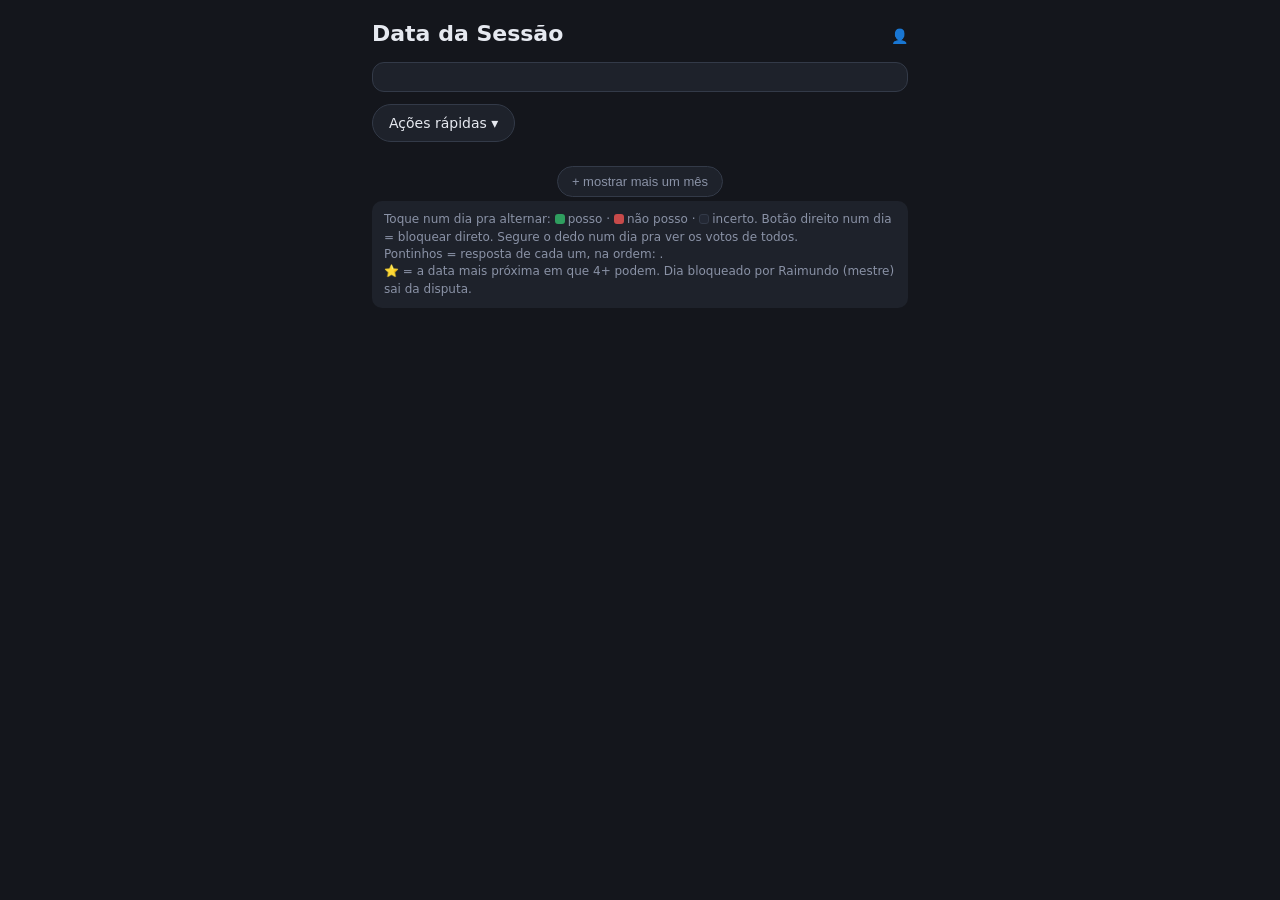
==== commit aa3ec040: "Troca de aba sem recarregar (roteador em hub.js), filtros repensados, STR em acordeão, criador de fi" ====
--- a/static/agenda.html
+++ b/static/agenda.html
@@ -103,17 +103,17 @@
   <details class="dropdown" id="acoes">
     <summary>Ações rápidas ▾</summary>
     <div class="menu">
-      <button onclick="act(() => bulk('fds','yes'))">Liberar fins de semana</button>
-      <button onclick="act(() => bulk('semana','yes'))">Liberar dias de semana</button>
-      <button onclick="act(() => bulk('fds','no'))">Bloquear fins de semana</button>
-      <button onclick="act(() => bulk('semana','no'))">Bloquear dias de semana</button>
+      <button onclick="agenda.act(() => agenda.bulk('fds','yes'))">Liberar fins de semana</button>
+      <button onclick="agenda.act(() => agenda.bulk('semana','yes'))">Liberar dias de semana</button>
+      <button onclick="agenda.act(() => agenda.bulk('fds','no'))">Bloquear fins de semana</button>
+      <button onclick="agenda.act(() => agenda.bulk('semana','no'))">Bloquear dias de semana</button>
       <hr>
-      <button onclick="act(clearMine)">Limpar meus dias</button>
+      <button onclick="agenda.act(agenda.clearMine)">Limpar meus dias</button>
     </div>
   </details>
 
   <div id="months"></div>
-  <button class="more" onclick="monthCount++; render()" style="background:var(--card);color:var(--dim);border:1px solid var(--line);border-radius:20px;padding:7px 14px;font-size:13px;cursor:pointer">+ mostrar mais um mês</button>
+  <button class="more" onclick="agenda.maisUmMes()" style="background:var(--card);color:var(--dim);border:1px solid var(--line);border-radius:20px;padding:7px 14px;font-size:13px;cursor:pointer">+ mostrar mais um mês</button>
 
   <div class="legend">
     Toque num dia pra alternar: <span class="sw" style="background:var(--yes)"></span>posso ·
@@ -126,194 +126,6 @@
 </div>
 
 <script type="module" src="/hub.js"></script>
-<script>
-// Lógica original do data-rpg; o que mudou: quem sou eu vem da sessão do hub (/api/agenda/state devolve "eu"),
-// a lista de nomes vem das contas, e a API mora em /api/agenda/.
-let USERS = [];
-let MESTRE = 'Raimundo';
-const MIN_CONFIRM = 4;
-const MESES = ['janeiro','fevereiro','março','abril','maio','junho','julho','agosto','setembro','outubro','novembro','dezembro'];
-const DOW = ['D','S','T','Q','Q','S','S'];
-const DIAS_SEMANA = ['domingo','segunda','terça','quarta','quinta','sexta','sábado'];
-
-let me = null;
-let state = { users: {} };
-let monthCount = 3;
-let saveTimer = null, dirty = false;
-
-const fmt = d => d.getFullYear() + '-' + String(d.getMonth() + 1).padStart(2, '0') + '-' + String(d.getDate()).padStart(2, '0');
-const hoje = () => fmt(new Date());
-const dateOf = s => new Date(s + 'T12:00:00');  // meio-dia evita pulo de fuso
-
-function myDays() { return (state.users[me] ??= { days: {} }).days; }
-
-// ---- sync ----
-async function load() {
-  try {
-    const r = await fetch('/api/agenda/state');
-    if (r.status === 401) { location.href = '/login?voltar=/agenda'; return; }
-    const fresh = await r.json();
-    fresh.users ??= {};
-    me = fresh.eu; USERS = fresh.nomes; MESTRE = fresh.mestre || MESTRE;
-    // não perde edição local ainda não salva / mais nova
-    const mine = state.users[me];
-    if (mine && (dirty || (mine.updatedAt ?? 0) > (fresh.users[me]?.updatedAt ?? 0))) fresh.users[me] = mine;
-    state = fresh;
-  } catch {}
-  render();
-}
-function scheduleSave() { dirty = true; clearTimeout(saveTimer); saveTimer = setTimeout(save, 500); }
-async function save() {
-  if (!me) return;
-  state.users[me].updatedAt = Date.now();
-  try {
-    await fetch('/api/agenda/user/' + encodeURIComponent(me), { method: 'PUT', body: JSON.stringify(state.users[me]) });
-    dirty = false;
-  } catch { setTimeout(save, 3000); }
-}
-addEventListener('pagehide', () => { if (dirty && me) navigator.sendBeacon('/api/agenda/user/' + encodeURIComponent(me), JSON.stringify(state.users[me])); });
-setInterval(load, 30000);
-addEventListener('visibilitychange', () => { if (!document.hidden) load(); });
-
-// ---- edição ----
-function cycle(dstr) {
-  if (suppressClick) { suppressClick = false; return; }   // clique que sobrou do long-press
-  const d = myDays(), cur = d[dstr];
-  if (cur == null) d[dstr] = 'yes';
-  else if (cur === 'yes') d[dstr] = 'no';
-  else delete d[dstr];
-  scheduleSave(); render();
-}
-function bloquear(dstr) {          // botão direito (mouse): bloqueia (de novo = desbloqueia)
-  if (lastPtrType !== 'mouse') return false;   // long-press no celular dispara contextmenu → é o popup, não bloqueio
-  const d = myDays();
-  if (d[dstr] === 'no') delete d[dstr]; else d[dstr] = 'no';
-  scheduleSave(); render();
-  return false;
-}
-
-// ---- long-press: popup com os votos do dia ----
-let pressTimer = null, pressXY = null, suppressClick = false, lastPtrType = 'mouse';
-function showVotes(dstr) {
-  const d = dateOf(dstr);
-  document.getElementById('pTitle').textContent =
-    `${DIAS_SEMANA[d.getDay()]}, ${String(d.getDate()).padStart(2,'0')}/${String(d.getMonth()+1).padStart(2,'0')}`;
-  document.getElementById('pRows').innerHTML = USERS.map(u => {
-    const v = state.users[u]?.days?.[dstr];
-    const [cls, txt] = v === 'yes' ? ['y','pode'] : v === 'no' ? ['n','não pode'] : ['m','não respondeu'];
-    return `<div class="prow ${cls}"><span>${u}${u === MESTRE ? ' <small>(mestre)</small>' : ''}</span><b>${txt}</b></div>`;
-  }).join('');
-  document.getElementById('popup').classList.remove('hide');
-}
-{
-  const months = document.getElementById('months');
-  months.addEventListener('pointerdown', e => {
-    lastPtrType = e.pointerType;
-    suppressClick = false;
-    const cell = e.target.closest('.day');
-    if (!cell) return;
-    pressXY = [e.clientX, e.clientY];
-    clearTimeout(pressTimer);
-    pressTimer = setTimeout(() => { suppressClick = true; showVotes(cell.dataset.d); }, 500);
-  });
-  months.addEventListener('pointermove', e => {
-    if (pressXY && Math.hypot(e.clientX - pressXY[0], e.clientY - pressXY[1]) > 12) clearTimeout(pressTimer);
-  });
-  for (const ev of ['pointerup', 'pointercancel', 'pointerleave'])
-    months.addEventListener(ev, () => clearTimeout(pressTimer));
-}
-function act(fn) { fn(); document.getElementById('acoes').removeAttribute('open'); }
-addEventListener('click', e => {   // fecha o dropdown clicando fora
-  const dd = document.getElementById('acoes');
-  if (dd.open && !dd.contains(e.target)) dd.removeAttribute('open');
-});
-function bulk(kind, val) {
-  const t = hoje(), d = myDays();
-  for (const dstr of visibleDates()) {
-    if (dstr < t) continue;
-    const dow = dateOf(dstr).getDay(), fds = dow === 0 || dow === 6;
-    if ((kind === 'fds') === fds) d[dstr] = val;
-  }
-  scheduleSave(); render();
-}
-function clearMine() {
-  const t = hoje(), d = myDays();
-  for (const k of Object.keys(d)) if (k >= t) delete d[k];
-  scheduleSave(); render();
-}
-function visibleDates() {
-  const out = [], now = new Date();
-  for (let i = 0; i < monthCount; i++) {
-    const first = new Date(now.getFullYear(), now.getMonth() + i, 1);
-    const last = new Date(now.getFullYear(), now.getMonth() + i + 1, 0).getDate();
-    for (let day = 1; day <= last; day++) out.push(fmt(new Date(first.getFullYear(), first.getMonth(), day)));
-  }
-  return out;
-}
-
-// ---- melhor dia ----
-// prioridade: a data MAIS PRÓXIMA com 4+ podendo; dia bloqueado pelo mestre é vetado
-function ranking() {
-  const t = hoje(), byDate = {};
-  for (const u of USERS) {
-    for (const [dstr, v] of Object.entries(state.users[u]?.days ?? {})) {
-      if (dstr < t) continue;
-      (byDate[dstr] ??= { yes: [], no: [] })[v].push(u);
-    }
-  }
-  return Object.entries(byDate)
-    .filter(([, c]) => c.yes.length >= MIN_CONFIRM && !c.no.includes(MESTRE))
-    .sort((a, b) => a[0].localeCompare(b[0]));
-}
-
-// ---- render ----
-function render() {
-  document.getElementById('meName').textContent = me ?? '';
-  document.getElementById('dotOrder').textContent = USERS.join(', ');
-  document.getElementById('mestreNome').textContent = MESTRE;
-
-  const rank = ranking();
-  const bannerEl = document.getElementById('banner');
-  const bestDate = rank[0]?.[0];
-  if (bestDate) {
-    const c = rank[0][1];
-    const d = dateOf(bestDate);
-    const falta = USERS.filter(u => !c.yes.includes(u) && !c.no.includes(u));
-    bannerEl.className = 'banner on';
-    bannerEl.innerHTML =
-      `<div class="label">Próxima sessão</div>` +
-      `<div class="date">${DIAS_SEMANA[d.getDay()]}, ${d.getDate()} de ${MESES[d.getMonth()]}</div>` +
-      `<div class="names"><span class="y">✅ ${c.yes.join(', ')}</span>` +
-      (c.no.length ? ` · <span class="n">🚫 ${c.no.join(', ')}</span>` : '') +
-      (falta.length ? ` · <span class="m">🤷 ${falta.join(', ')}</span>` : '') + `</div>` +
-      (rank.length > 1 ? `<div class="alt">Outras opções: ${rank.slice(1, 4).map(([ds, cc]) => { const dd = dateOf(ds); return `${String(dd.getDate()).padStart(2,'0')}/${String(dd.getMonth()+1).padStart(2,'0')} (${cc.yes.length}✅)`; }).join(' · ')}</div>` : '');
-  } else {
-    bannerEl.className = 'banner';
-    bannerEl.innerHTML = `<div class="label">Próxima sessão</div><div class="names m" style="color:var(--dim)">Ainda sem data com ${MIN_CONFIRM}+ confirmados. Marquem os dias! 👇</div>`;
-  }
-
-  const t = hoje(), now = new Date();
-  let html = '';
-  for (let i = 0; i < monthCount; i++) {
-    const first = new Date(now.getFullYear(), now.getMonth() + i, 1);
-    const lastDay = new Date(first.getFullYear(), first.getMonth() + 1, 0).getDate();
-    html += `<div class="month"><h2>${MESES[first.getMonth()]} ${first.getFullYear()}</h2><div class="grid">`;
-    html += DOW.map(w => `<div class="dow">${w}</div>`).join('');
-    html += '<div></div>'.repeat(first.getDay());
-    for (let day = 1; day <= lastDay; day++) {
-      const dstr = fmt(new Date(first.getFullYear(), first.getMonth(), day));
-      const mine = state.users[me]?.days?.[dstr];
-      const cls = ['day', mine === 'yes' ? 'yes' : mine === 'no' ? 'no' : '', dstr < t ? 'past' : '', dstr === bestDate ? 'best' : ''].filter(Boolean).join(' ');
-      const dots = USERS.map(u => { const v = state.users[u]?.days?.[dstr]; return `<span class="dot ${v === 'yes' ? 'y' : v === 'no' ? 'n' : ''}"></span>`; }).join('');
-      const tip = USERS.map(u => { const v = state.users[u]?.days?.[dstr]; return `${u}: ${v === 'yes' ? 'pode' : v === 'no' ? 'não pode' : '?'}`; }).join('\n');
-      html += `<div class="${cls}" title="${tip}" data-d="${dstr}" onclick="cycle('${dstr}')" oncontextmenu="return bloquear('${dstr}')"><div class="num">${day}</div><div class="dots">${dots}</div></div>`;
-    }
-    html += '</div></div>';
-  }
-  document.getElementById('months').innerHTML = html;
-}
-
-load();
-</script>
+<script type="module" src="/agenda.js"></script>
 </body>
 </html>
